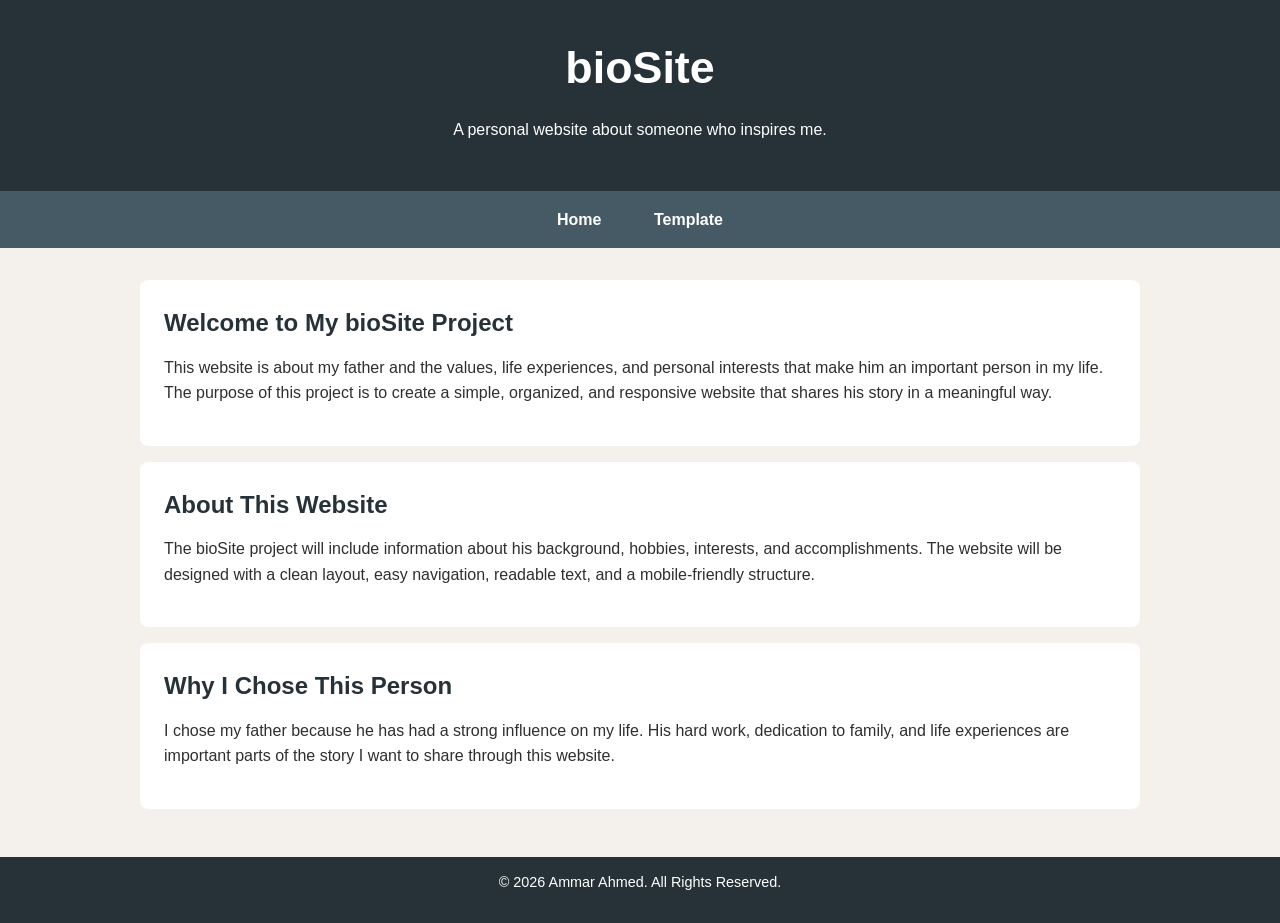
==== index.html @ 4ef49d67 "Set up bioSite project homepage" ====
<!DOCTYPE html>
<!--
  Student Name: Ammar Ahmed
  File Name: index.html
  Date: July 2026
  Description: Homepage for the bioSite project.
-->
<html lang="en">
<head>
    <meta charset="UTF-8">
    <meta name="viewport" content="width=device-width, initial-scale=1.0">
    <title>bioSite: Home</title>
    <link rel="stylesheet" href="css/styles.css">
</head>

<body>

<header>
    <h1>bioSite</h1>
    <p>A personal website about someone who inspires me.</p>
</header>

<nav>
    <ul>
        <li><a href="index.html">Home</a></li>
        <li><a href="template.html">Template</a></li>
    </ul>
</nav>

<main>
    <section class="hero">
        <h2>Welcome to My bioSite Project</h2>
        <p>
            This website is about my father and the values, life experiences, and personal interests
            that make him an important person in my life. The purpose of this project is to create
            a simple, organized, and responsive website that shares his story in a meaningful way.
        </p>
    </section>

    <section class="content-card">
        <h2>About This Website</h2>
        <p>
            The bioSite project will include information about his background, hobbies, interests,
            and accomplishments. The website will be designed with a clean layout, easy navigation,
            readable text, and a mobile-friendly structure.
        </p>
    </section>

    <section class="content-card">
        <h2>Why I Chose This Person</h2>
        <p>
            I chose my father because he has had a strong influence on my life. His hard work,
            dedication to family, and life experiences are important parts of the story I want
            to share through this website.
        </p>
    </section>
</main>

<footer>
    <p>&copy; 2026 Ammar Ahmed. All Rights Reserved.</p>
</footer>

</body>
</html>
---- css/styles.css ----
/*
  Student Name: Ammar Ahmed
  File Name: styles.css
  Date: July 2026
  Description: External stylesheet for the bioSite project.
*/

/* CSS Reset */
body, header, nav, main, footer, section, h1, h2, p, ul, li {
    margin: 0;
    padding: 0;
    border: 0;
}

/* Body styles */
body {
    font-family: Arial, Helvetica, sans-serif;
    background-color: #f4f1ec;
    color: #2f2f2f;
    line-height: 1.6;
}

/* Header styles */
header {
    background-color: #263238;
    color: #ffffff;
    text-align: center;
    padding: 2em 1em;
}

header h1 {
    font-size: 2.2em;
    margin-bottom: 0.3em;
}

header p {
    font-size: 1em;
}

/* Navigation styles */
nav {
    background-color: #455a64;
}

nav ul {
    list-style-type: none;
    text-align: center;
}

nav li {
    border-top: 1px solid #ffffff;
}

nav a {
    display: block;
    color: #ffffff;
    text-decoration: none;
    padding: 1em;
    font-weight: bold;
}

nav a:hover {
    background-color: #607d8b;
}

/* Main content styles */
main {
    padding: 1em;
}

.hero {
    background-color: #ffffff;
    padding: 1.5em;
    margin-bottom: 1em;
    border-radius: 8px;
}

.content-card {
    background-color: #ffffff;
    padding: 1.5em;
    margin-bottom: 1em;
    border-radius: 8px;
}

h2 {
    color: #263238;
    margin-bottom: 0.5em;
}

p {
    margin-bottom: 1em;
}

/* Footer styles */
footer {
    background-color: #263238;
    color: #ffffff;
    text-align: center;
    padding: 1em;
    font-size: 0.9em;
}

/* Tablet styles */
@media screen and (min-width: 630px) {
    nav li {
        display: inline-block;
        border-top: none;
    }

    nav a {
        padding: 1em 1.5em;
    }

    main {
        max-width: 900px;
        margin: 0 auto;
        padding: 2em;
    }
}

/* Desktop styles */
@media screen and (min-width: 1015px) {
    header h1 {
        font-size: 2.8em;
    }

    main {
        max-width: 1000px;
    }
}
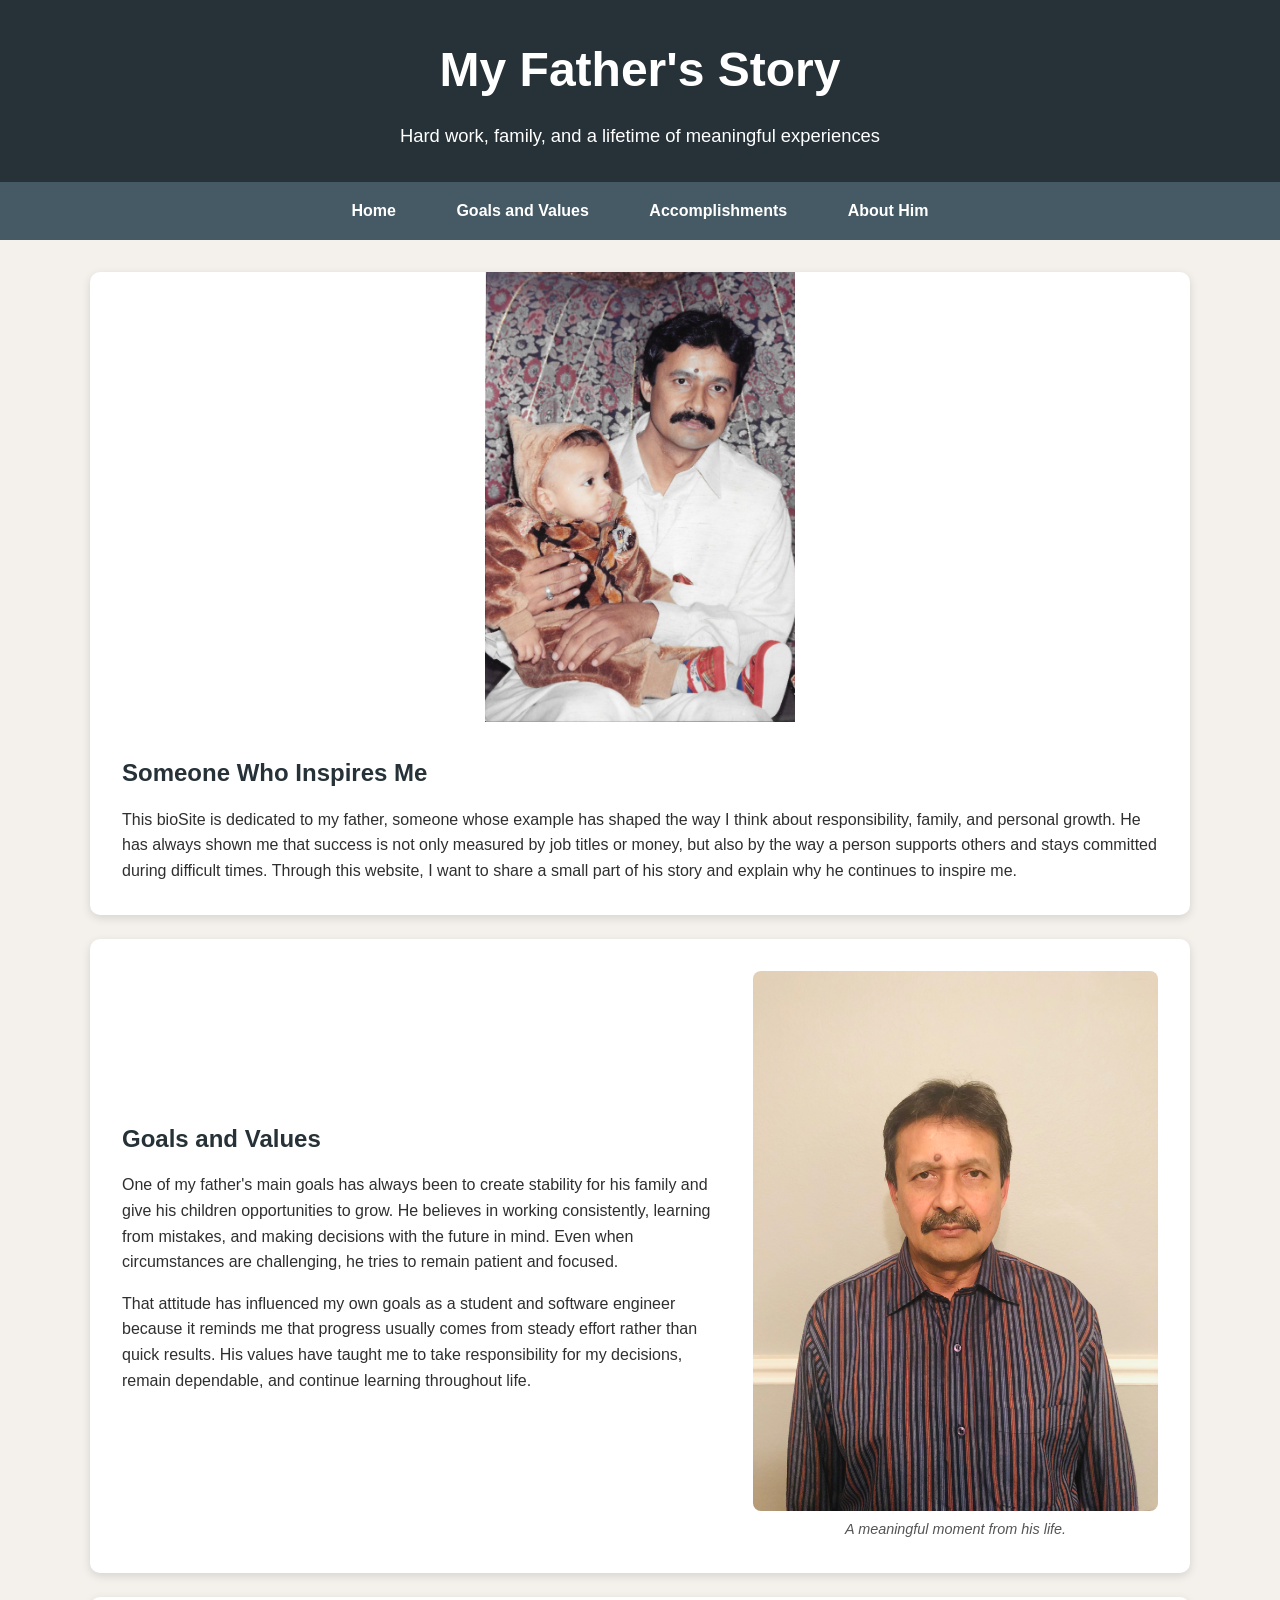
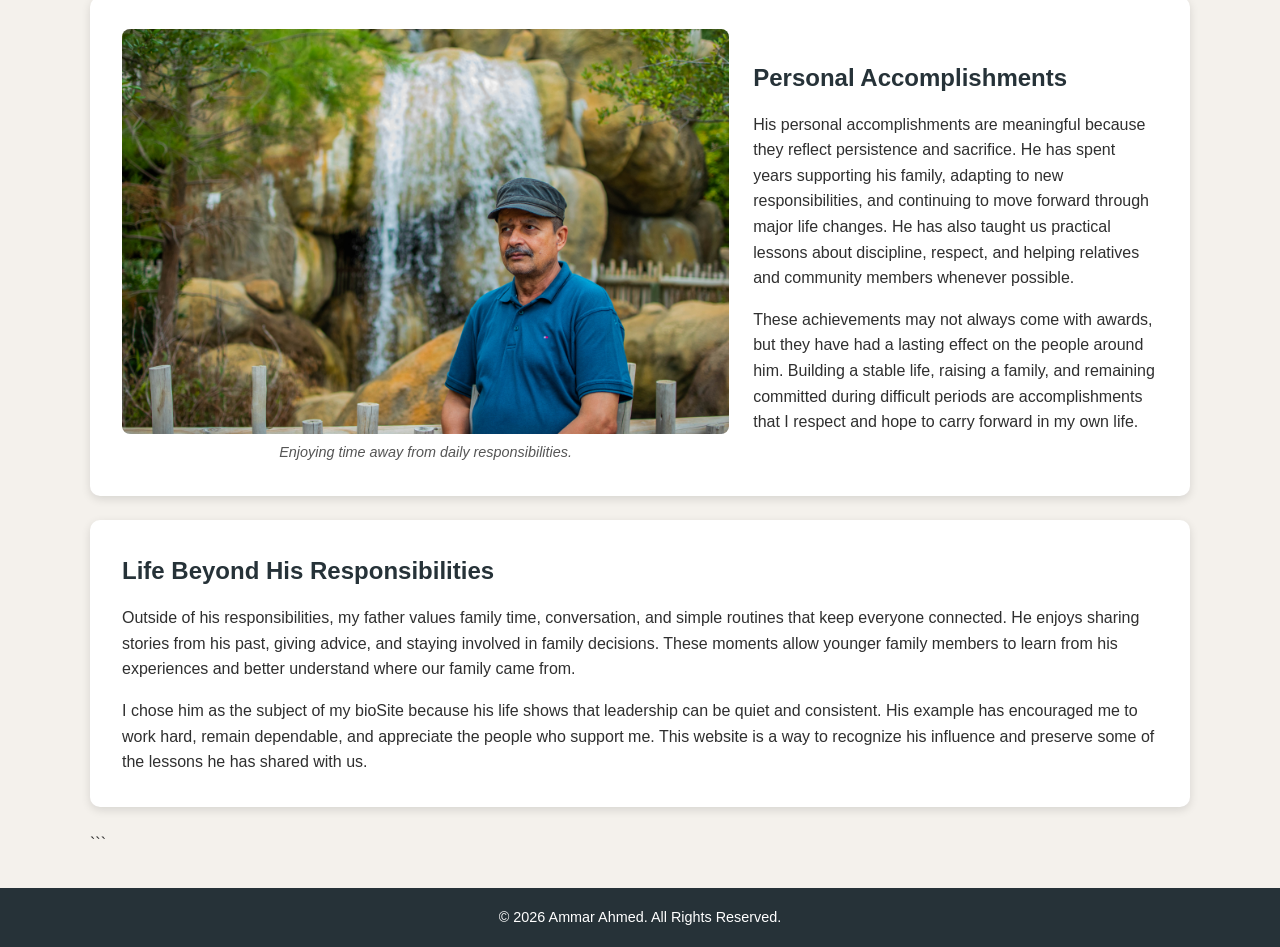
==== commit d31133ec: "Complete bioSite homepage requirements" ====
--- a/index.html
+++ b/index.html
@@ -1,59 +1,144 @@
 <!DOCTYPE html>
+
 <!--
   Student Name: Ammar Ahmed
   File Name: index.html
   Date: July 2026
-  Description: Homepage for the bioSite project.
+  Description: Homepage for the bioSite project about my father.
 -->
+
 <html lang="en">
 <head>
     <meta charset="UTF-8">
     <meta name="viewport" content="width=device-width, initial-scale=1.0">
-    <title>bioSite: Home</title>
+    <title>bioSite: My Father's Story</title>
     <link rel="stylesheet" href="css/styles.css">
 </head>
 
 <body>
 
 <header>
-    <h1>bioSite</h1>
-    <p>A personal website about someone who inspires me.</p>
+    <h1>My Father's Story</h1>
+    <p>Hard work, family, and a lifetime of meaningful experiences</p>
 </header>
 
 <nav>
     <ul>
         <li><a href="index.html">Home</a></li>
-        <li><a href="template.html">Template</a></li>
+        <li><a href="#goals">Goals and Values</a></li>
+        <li><a href="#accomplishments">Accomplishments</a></li>
+        <li><a href="#about">About Him</a></li>
     </ul>
 </nav>
 
 <main>
     <section class="hero">
-        <h2>Welcome to My bioSite Project</h2>
+        <img
+                src="images/hero_image.jpeg"
+                alt="My father spending time with family"
+                class="hero-image"
+        >
+        <div class="hero-text">
+            <h2>Someone Who Inspires Me</h2>
+            <p>
+                This bioSite is dedicated to my father, someone whose example has shaped
+                the way I think about responsibility, family, and personal growth. He has
+                always shown me that success is not only measured by job titles or money,
+                but also by the way a person supports others and stays committed during
+                difficult times. Through this website, I want to share a small part of
+                his story and explain why he continues to inspire me.
+            </p>
+        </div>
+    </section>
+
+    <section class="content-card" id="goals">
+        <div class="story-grid">
+            <div>
+                <h2>Goals and Values</h2>
+
+                <p>
+                    One of my father's main goals has always been to create stability for
+                    his family and give his children opportunities to grow. He believes in
+                    working consistently, learning from mistakes, and making decisions with
+                    the future in mind. Even when circumstances are challenging, he tries
+                    to remain patient and focused.
+                </p>
+
+                <p>
+                    That attitude has influenced my own goals as a student and software
+                    engineer because it reminds me that progress usually comes from steady
+                    effort rather than quick results. His values have taught me to take
+                    responsibility for my decisions, remain dependable, and continue
+                    learning throughout life.
+                </p>
+            </div>
+
+            <figure>
+                <img
+                        src="images/picture_1.jpg"
+                        alt="My father during an important moment in his life"
+                        class="subject-image"
+                        loading="lazy"
+                >
+                <figcaption>A meaningful moment from his life.</figcaption>
+            </figure>
+        </div>
+    </section>
+
+    <section class="content-card" id="accomplishments">
+        <div class="story-grid reverse">
+            <div>
+                <h2>Personal Accomplishments</h2>
+
+                <p>
+                    His personal accomplishments are meaningful because they reflect
+                    persistence and sacrifice. He has spent years supporting his family,
+                    adapting to new responsibilities, and continuing to move forward
+                    through major life changes. He has also taught us practical lessons
+                    about discipline, respect, and helping relatives and community members
+                    whenever possible.
+                </p>
+
+                <p>
+                    These achievements may not always come with awards, but they have had
+                    a lasting effect on the people around him. Building a stable life,
+                    raising a family, and remaining committed during difficult periods are
+                    accomplishments that I respect and hope to carry forward in my own life.
+                </p>
+            </div>
+
+            <figure>
+                <img
+                        src="images/picture_2.jpg"
+                        alt="My father enjoying time outside of his daily responsibilities"
+                        class="subject-image"
+                        loading="lazy"
+                >
+                <figcaption>Enjoying time away from daily responsibilities.</figcaption>
+            </figure>
+        </div>
+    </section>
+
+    <section class="content-card" id="about">
+        <h2>Life Beyond His Responsibilities</h2>
+
         <p>
-            This website is about my father and the values, life experiences, and personal interests
-            that make him an important person in my life. The purpose of this project is to create
-            a simple, organized, and responsive website that shares his story in a meaningful way.
+            Outside of his responsibilities, my father values family time, conversation,
+            and simple routines that keep everyone connected. He enjoys sharing stories
+            from his past, giving advice, and staying involved in family decisions. These
+            moments allow younger family members to learn from his experiences and better
+            understand where our family came from.
+        </p>
+
+        <p>
+            I chose him as the subject of my bioSite because his life shows that leadership
+            can be quiet and consistent. His example has encouraged me to work hard, remain
+            dependable, and appreciate the people who support me. This website is a way to
+            recognize his influence and preserve some of the lessons he has shared with us.
         </p>
     </section>
+    ```
 
-    <section class="content-card">
-        <h2>About This Website</h2>
-        <p>
-            The bioSite project will include information about his background, hobbies, interests,
-            and accomplishments. The website will be designed with a clean layout, easy navigation,
-            readable text, and a mobile-friendly structure.
-        </p>
-    </section>
-
-    <section class="content-card">
-        <h2>Why I Chose This Person</h2>
-        <p>
-            I chose my father because he has had a strong influence on my life. His hard work,
-            dedication to family, and life experiences are important parts of the story I want
-            to share through this website.
-        </p>
-    </section>
 </main>
 
 <footer>
--- a/css/styles.css
+++ b/css/styles.css
@@ -1,12 +1,25 @@
 /*
-  Student Name: Ammar Ahmed
-  File Name: styles.css
-  Date: July 2026
-  Description: External stylesheet for the bioSite project.
+Student Name: Ammar Ahmed
+File Name: styles.css
+Date: July 2026
+Description: External stylesheet for the bioSite project.
 */
 
 /* CSS Reset */
-body, header, nav, main, footer, section, h1, h2, p, ul, li {
+body,
+header,
+nav,
+main,
+footer,
+section,
+figure,
+figcaption,
+h1,
+h2,
+p,
+ul,
+li,
+img {
     margin: 0;
     padding: 0;
     border: 0;
@@ -14,9 +27,9 @@
 
 /* Body styles */
 body {
-    font-family: Arial, Helvetica, sans-serif;
     background-color: #f4f1ec;
     color: #2f2f2f;
+    font-family: Arial, Helvetica, sans-serif;
     line-height: 1.6;
 }
 
@@ -24,13 +37,13 @@
 header {
     background-color: #263238;
     color: #ffffff;
-    text-align: center;
     padding: 2em 1em;
+    text-align: center;
 }
 
 header h1 {
     font-size: 2.2em;
-    margin-bottom: 0.3em;
+    margin-bottom: 0.25em;
 }
 
 header p {
@@ -48,83 +61,151 @@
 }
 
 nav li {
-    border-top: 1px solid #ffffff;
+    border-top: 1px solid #718792;
 }
 
 nav a {
+    color: #ffffff;
     display: block;
-    color: #ffffff;
+    font-weight: bold;
+    padding: 1em;
     text-decoration: none;
-    padding: 1em;
-    font-weight: bold;
-}
-
-nav a:hover {
+}
+
+nav a:hover,
+nav a:focus {
     background-color: #607d8b;
+    text-decoration: underline;
 }
 
 /* Main content styles */
 main {
+    margin: 0 auto;
+    max-width: 1100px;
     padding: 1em;
 }
 
-.hero {
-    background-color: #ffffff;
-    padding: 1.5em;
-    margin-bottom: 1em;
-    border-radius: 8px;
-}
-
+/* Hero and content card styles */
+.hero,
 .content-card {
     background-color: #ffffff;
+    border-radius: 10px;
+    box-shadow: 0 3px 10px rgba(0, 0, 0, 0.12);
+    margin-bottom: 1.5em;
+    overflow: hidden;
+}
+
+/* Hero image styles */
+.hero-image {
+    display: block;
+    width: auto;
+    max-width: 100%;
+    max-height: 450px;
+    margin: 0 auto;
+}
+
+/* Hero text and content card spacing */
+.hero-text,
+.content-card {
     padding: 1.5em;
-    margin-bottom: 1em;
-    border-radius: 8px;
-}
-
+}
+
+/* Heading styles */
 h2 {
     color: #263238;
-    margin-bottom: 0.5em;
-}
-
+    margin-bottom: 0.6em;
+}
+
+/* Paragraph styles */
 p {
     margin-bottom: 1em;
+}
+
+p:last-child {
+    margin-bottom: 0;
+}
+
+/* Story layout */
+.story-grid {
+    display: grid;
+    gap: 1.5em;
+}
+
+/* Subject image styles */
+.subject-image {
+    border-radius: 8px;
+    display: block;
+    height: auto;
+    max-width: 100%;
+    width: 100%;
+}
+
+/* Image caption styles */
+figcaption {
+    color: #555555;
+    font-size: 0.9em;
+    font-style: italic;
+    margin-top: 0.5em;
+    text-align: center;
 }
 
 /* Footer styles */
 footer {
     background-color: #263238;
     color: #ffffff;
-    text-align: center;
-    padding: 1em;
     font-size: 0.9em;
-}
-
-/* Tablet styles */
+    padding: 1.25em;
+    text-align: center;
+}
+
+/* Tablet viewport */
 @media screen and (min-width: 630px) {
     nav li {
+        border-top: none;
         display: inline-block;
-        border-top: none;
     }
 
     nav a {
-        padding: 1em 1.5em;
-    }
+    padding: 1em 1.25em;
+}
 
     main {
-        max-width: 900px;
-        margin: 0 auto;
         padding: 2em;
     }
-}
-
-/* Desktop styles */
+
+    .story-grid {
+        align-items: center;
+        grid-template-columns: 3fr 2fr;
+    }
+
+    .story-grid.reverse > div {
+        order: 2;
+    }
+
+    .story-grid.reverse > figure {
+        order: 1;
+    }
+
+}
+
+/* Desktop viewport */
 @media screen and (min-width: 1015px) {
     header h1 {
-        font-size: 2.8em;
-    }
-
-    main {
-        max-width: 1000px;
-    }
+        font-size: 3em;
+    }
+
+    header p {
+    font-size: 1.15em;
+}
+
+    nav a {
+        padding: 1em 1.75em;
+    }
+
+    .hero-text,
+    .content-card {
+        padding: 2em;
+    }
+
+
 }
